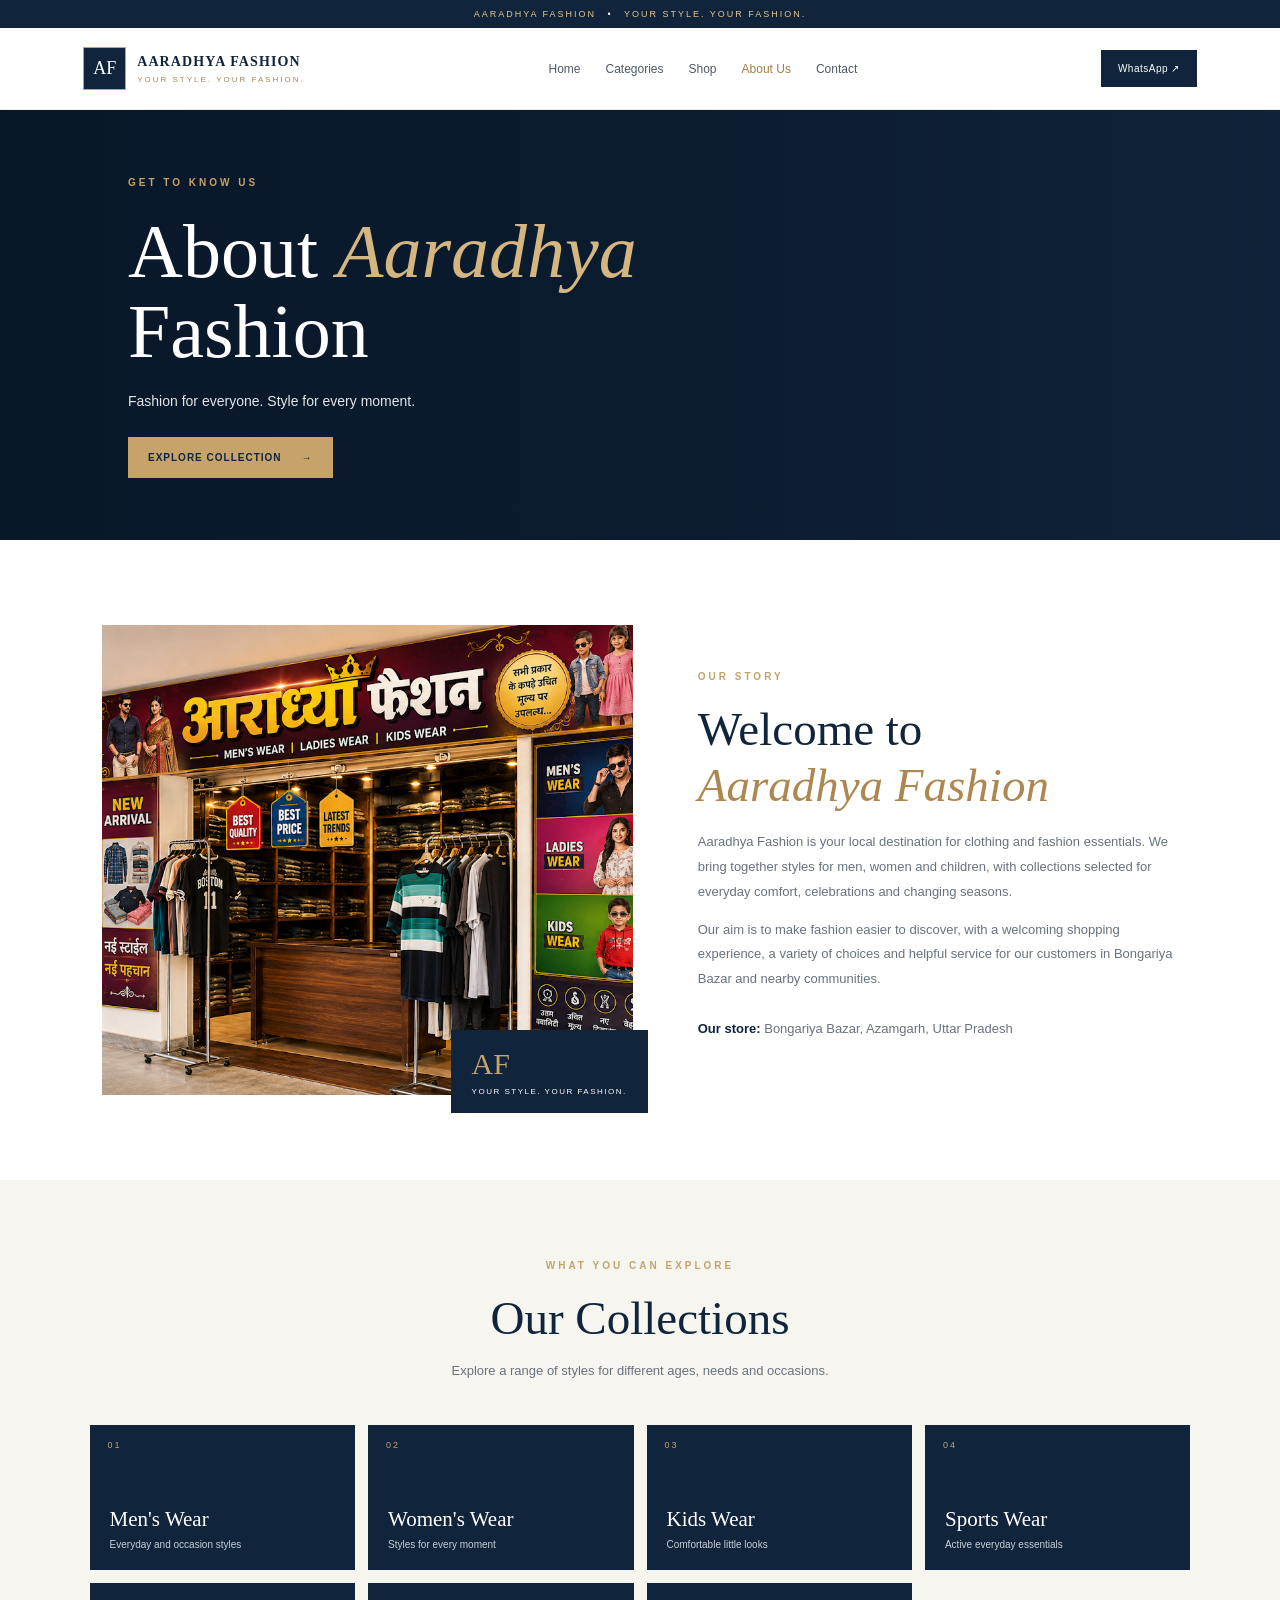
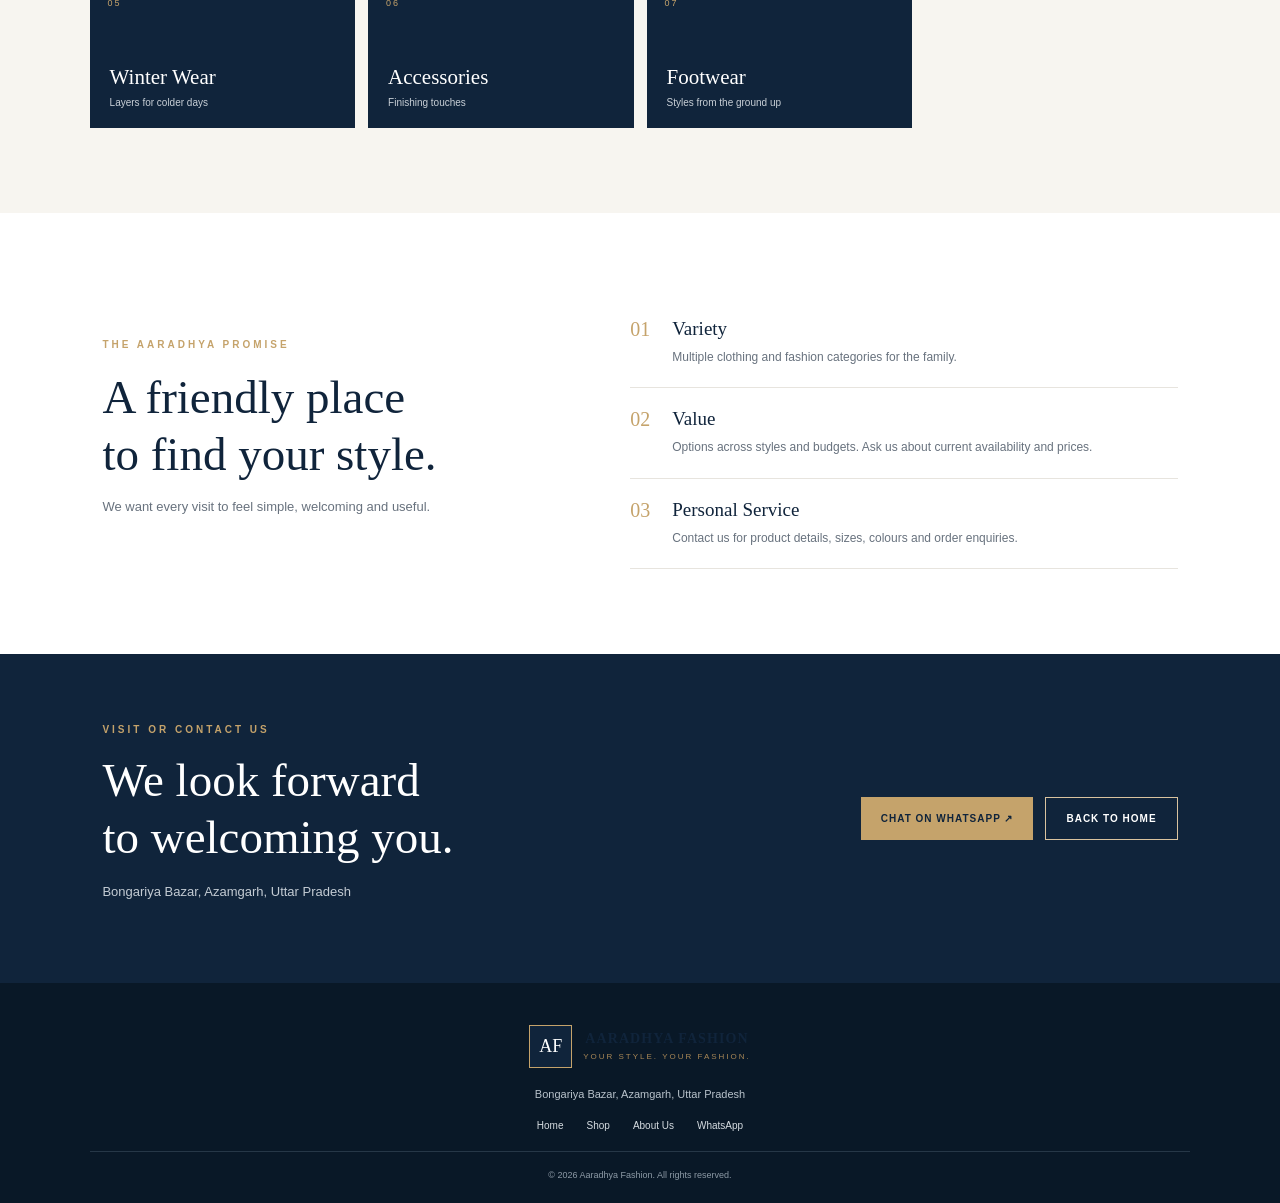
==== about.html @ e8667fbb "Add files via upload" ====
<!DOCTYPE html>
<html lang="en">
<head>
  <meta charset="UTF-8">
  <meta name="viewport" content="width=device-width, initial-scale=1">
  <meta name="theme-color" content="#10243b">
  <meta name="description" content="Learn about Aaradhya Fashion in Bongariya Bazar, Azamgarh. Explore fashion for men, women, kids and more.">
  <title>About Us | Aaradhya Fashion</title>
  <link rel="stylesheet" href="about.css">
</head>
<body>
  <div class="topline">AARADHYA FASHION <span>•</span> YOUR STYLE. YOUR FASHION.</div>

  <header class="header">
    <a class="brand" href="index.html" aria-label="Aaradhya Fashion home">
      <span class="brand-logo">AF</span>
      <span class="brand-name">AARADHYA FASHION<small>YOUR STYLE. YOUR FASHION.</small></span>
    </a>
    <button class="menu-toggle" id="menuToggle" aria-label="Open navigation">☰</button>
    <nav class="nav" id="mainNav">
      <a href="index.html">Home</a>
      <a href="index.html#categories">Categories</a>
      <a href="index.html#shop">Shop</a>
      <a class="active" href="about.html">About Us</a>
      <a href="index.html#contact">Contact</a>
    </nav>
    <a class="whatsapp-link" href="https://wa.me/918931911428" target="_blank" rel="noopener">WhatsApp ↗</a>
  </header>

  <main>
    <section class="hero">
      <div class="hero-overlay"></div>
      <div class="hero-copy">
        <span class="eyebrow">GET TO KNOW US</span>
        <h1>About <em>Aaradhya</em><br>Fashion</h1>
        <p>Fashion for everyone. Style for every moment.</p>
        <a class="gold-button" href="index.html#shop">EXPLORE COLLECTION <span>→</span></a>
      </div>
    </section>

    <section class="story section">
      <div class="story-photo">
        <img src="assets/images/aaradhya-storefront.png" alt="Aaradhya Fashion storefront" onerror="this.onerror=null;this.src='https://images.unsplash.com/photo-1441986300917-64674bd600d8?auto=format&fit=crop&w=1200&q=85';">
        <div class="photo-caption"><strong>AF</strong><span>YOUR STYLE. YOUR FASHION.</span></div>
      </div>
      <div class="story-copy">
        <span class="eyebrow">OUR STORY</span>
        <h2>Welcome to<br><em>Aaradhya Fashion</em></h2>
        <p>Aaradhya Fashion is your local destination for clothing and fashion essentials. We bring together styles for men, women and children, with collections selected for everyday comfort, celebrations and changing seasons.</p>
        <p>Our aim is to make fashion easier to discover, with a welcoming shopping experience, a variety of choices and helpful service for our customers in Bongariya Bazar and nearby communities.</p>
        <p class="location-line"><strong>Our store:</strong> Bongariya Bazar, Azamgarh, Uttar Pradesh</p>
      </div>
    </section>

    <section class="collections">
      <div class="section section-heading">
        <span class="eyebrow">WHAT YOU CAN EXPLORE</span>
        <h2>Our Collections</h2>
        <p>Explore a range of styles for different ages, needs and occasions.</p>
      </div>
      <div class="collection-grid">
        <a href="index.html#shop" class="collection-item"><span>01</span><strong>Men's Wear</strong><small>Everyday and occasion styles</small></a>
        <a href="index.html#shop" class="collection-item"><span>02</span><strong>Women's Wear</strong><small>Styles for every moment</small></a>
        <a href="index.html#shop" class="collection-item"><span>03</span><strong>Kids Wear</strong><small>Comfortable little looks</small></a>
        <a href="index.html#shop" class="collection-item"><span>04</span><strong>Sports Wear</strong><small>Active everyday essentials</small></a>
        <a href="index.html#shop" class="collection-item"><span>05</span><strong>Winter Wear</strong><small>Layers for colder days</small></a>
        <a href="index.html#shop" class="collection-item"><span>06</span><strong>Accessories</strong><small>Finishing touches</small></a>
        <a href="index.html#shop" class="collection-item"><span>07</span><strong>Footwear</strong><small>Styles from the ground up</small></a>
      </div>
    </section>

    <section class="values section">
      <div class="values-intro">
        <span class="eyebrow">THE AARADHYA PROMISE</span>
        <h2>A friendly place<br>to find your style.</h2>
        <p>We want every visit to feel simple, welcoming and useful.</p>
      </div>
      <div class="value-list">
        <article><span>01</span><div><h3>Variety</h3><p>Multiple clothing and fashion categories for the family.</p></div></article>
        <article><span>02</span><div><h3>Value</h3><p>Options across styles and budgets. Ask us about current availability and prices.</p></div></article>
        <article><span>03</span><div><h3>Personal Service</h3><p>Contact us for product details, sizes, colours and order enquiries.</p></div></article>
      </div>
    </section>

    <section class="visit">
      <div>
        <span class="eyebrow">VISIT OR CONTACT US</span>
        <h2>We look forward<br>to welcoming you.</h2>
        <p>Bongariya Bazar, Azamgarh, Uttar Pradesh</p>
      </div>
      <div class="visit-actions">
        <a class="gold-button" href="https://wa.me/918931911428" target="_blank" rel="noopener">CHAT ON WHATSAPP ↗</a>
        <a class="outline-button" href="index.html">BACK TO HOME</a>
      </div>
    </section>
  </main>

  <footer class="footer">
    <a class="brand footer-brand" href="index.html"><span class="brand-logo">AF</span><span class="brand-name">AARADHYA FASHION<small>YOUR STYLE. YOUR FASHION.</small></span></a>
    <p>Bongariya Bazar, Azamgarh, Uttar Pradesh</p>
    <div class="footer-links"><a href="index.html">Home</a><a href="index.html#shop">Shop</a><a href="about.html">About Us</a><a href="https://wa.me/918931911428" target="_blank" rel="noopener">WhatsApp</a></div>
    <small>© <span id="year"></span> Aaradhya Fashion. All rights reserved.</small>
  </footer>

  <script>
    document.getElementById("year").textContent = new Date().getFullYear();
    document.getElementById("menuToggle").addEventListener("click", function () {
      document.getElementById("mainNav").classList.toggle("open");
    });
  </script>
</body>
</html>
---- about.css ----
:root{--navy:#10243b;--navy2:#193956;--gold:#c5a36b;--cream:#f7f5f0;--ink:#182333;--muted:#68727e;--line:#e7e4de}
*{box-sizing:border-box}html{scroll-behavior:smooth}body{margin:0;color:var(--ink);font-family:Arial,Helvetica,sans-serif}a{color:inherit;text-decoration:none}
.topline{background:var(--navy);color:#e5c58e;text-align:center;padding:9px;font-size:9px;letter-spacing:2px}.topline span{padding:0 7px;color:#fff}
.header{height:82px;padding:0 6.5%;display:flex;align-items:center;justify-content:space-between;background:#fff;border-bottom:1px solid #efede8;position:sticky;top:0;z-index:10}
.brand{display:flex;align-items:center;gap:11px}.brand-logo{width:43px;height:43px;display:grid;place-items:center;background:var(--navy);color:#fff;border:1px solid var(--gold);font:18px Georgia,serif}.brand-name{font: bold 14px Georgia,serif;letter-spacing:1.1px;color:var(--navy)}.brand-name small{display:block;font:8px Arial,sans-serif;letter-spacing:2px;color:#a88756;margin-top:5px}
.nav{display:flex;align-items:center;gap:25px}.nav a{font-size:12px;color:#4e5965}.nav a:hover,.nav a.active{color:#a17d45}.whatsapp-link{background:var(--navy);color:#fff;padding:13px 17px;font-size:10px;letter-spacing:.5px}.menu-toggle{display:none;background:none;border:0;color:var(--navy);font-size:24px}
.hero{min-height:430px;position:relative;display:flex;align-items:center;padding:60px 10%;background:var(--navy) url('https://images.unsplash.com/photo-1483985988355-763728e1935b?auto=format&fit=crop&w=2000&q=85') center 40%/cover}.hero-overlay{position:absolute;inset:0;background:linear-gradient(90deg,rgba(8,22,39,.92),rgba(8,22,39,.55) 55%,rgba(8,22,39,.12))}.hero-copy{position:relative;color:#fff;max-width:600px}.eyebrow{font-size:10px;letter-spacing:3px;color:var(--gold);font-weight:bold}.hero h1{font:normal clamp(48px,6vw,76px)/1.05 Georgia,serif;margin:22px 0}.hero h1 em,.story-copy h2 em{color:#d5b681;font-weight:normal}.hero-copy p{font-size:14px;color:#e2e5e9;margin-bottom:28px}
.gold-button,.outline-button{display:inline-flex;align-items:center;justify-content:center;gap:20px;padding:15px 20px;font-size:10px;letter-spacing:1px;font-weight:bold}.gold-button{background:var(--gold);color:var(--navy)}.outline-button{border:1px solid #d9c39f;color:#fff}
.section{padding:85px 8%}.story{display:grid;grid-template-columns:1.05fr .95fr;gap:65px;align-items:center;background:#fff}.story-photo{position:relative}.story-photo img{width:100%;height:470px;object-fit:cover;display:block;background:#eee}.photo-caption{position:absolute;right:-15px;bottom:-18px;background:var(--navy);color:#fff;padding:17px 21px;display:grid;gap:6px}.photo-caption strong{font:30px Georgia,serif;color:var(--gold)}.photo-caption span{font-size:8px;letter-spacing:1.5px}.story-copy h2,.section-heading h2,.values h2,.visit h2{font:normal clamp(32px,4vw,47px)/1.2 Georgia,serif;color:var(--navy);margin:17px 0}.story-copy h2 em{color:#ad8750}.story-copy p,.section-heading p,.values-intro p,.visit p{font-size:13px;line-height:1.9;color:var(--muted)}.location-line{margin-top:25px}.location-line strong{color:var(--navy)}
.collections{background:var(--cream);padding:75px 7% 85px}.section-heading{text-align:center;padding:0 0 28px}.section-heading h2{margin-bottom:10px}.collection-grid{max-width:1250px;margin:auto;display:grid;grid-template-columns:repeat(4,1fr);gap:13px}.collection-item{min-height:145px;padding:20px;background:var(--navy);color:#fff;display:flex;flex-direction:column;justify-content:flex-end;position:relative;transition:transform .2s,background .2s}.collection-item:hover{transform:translateY(-4px);background:var(--navy2)}.collection-item span{position:absolute;top:15px;left:18px;color:var(--gold);font-size:9px;letter-spacing:2px}.collection-item strong{font:normal 21px Georgia,serif}.collection-item small{font-size:10px;color:#c9d0d7;margin-top:7px}
.values{display:grid;grid-template-columns:.9fr 1.1fr;gap:80px;align-items:center}.values h2{margin-bottom:12px}.value-list article{display:flex;gap:22px;padding:20px 0;border-bottom:1px solid var(--line)}.value-list article>span{font:20px Georgia,serif;color:var(--gold)}.value-list h3{font:normal 19px Georgia,serif;color:var(--navy);margin:0 0 7px}.value-list p{font-size:12px;color:var(--muted);line-height:1.7;margin:0}
.visit{background:var(--navy);color:#fff;padding:65px 8%;display:flex;align-items:center;justify-content:space-between;gap:35px}.visit h2{color:#fff;margin:15px 0}.visit p{color:#c4ccd4}.visit-actions{display:flex;gap:12px;flex-wrap:wrap}
.footer{background:#091827;color:#fff;text-align:center;padding:42px 7% 23px}.footer-brand{justify-content:center}.footer p{font-size:11px;color:#b9c3cc;margin:20px 0}.footer-links{display:flex;justify-content:center;gap:23px;margin:20px}.footer-links a{font-size:10px;color:#d7dde2}.footer>small{display:block;border-top:1px solid #263747;padding-top:18px;color:#8d9aa6;font-size:9px}
@media(max-width:900px){.nav{gap:14px}.collection-grid{grid-template-columns:repeat(3,1fr)}.story{gap:38px}.values{gap:40px}}
@media(max-width:700px){.header{height:70px;padding:0 5%}.menu-toggle{display:block;margin-left:auto;margin-right:12px}.nav{display:none;position:absolute;top:70px;left:0;right:0;background:#fff;padding:20px 6%;flex-direction:column;align-items:flex-start;gap:18px;box-shadow:0 12px 18px #0001}.nav.open{display:flex}.whatsapp-link{padding:11px;font-size:9px}.brand-logo{width:36px;height:36px}.brand-name{font-size:11px}.brand-name small{font-size:7px}.hero{min-height:390px;padding:55px 7%;background-position:58% center}.hero h1{font-size:53px}.section{padding:55px 6%}.story{grid-template-columns:1fr;gap:38px}.story-photo img{height:330px}.photo-caption{right:0}.story-copy h2,.section-heading h2,.values h2,.visit h2{font-size:34px}.collections{padding:55px 6%}.collection-grid{grid-template-columns:repeat(2,1fr);gap:10px}.collection-item{min-height:130px;padding:15px}.collection-item strong{font-size:18px}.values{grid-template-columns:1fr;gap:20px}.visit{padding:50px 6%;display:block}.visit-actions{margin-top:25px}.footer-links{gap:14px;flex-wrap:wrap}}
@media(max-width:380px){.whatsapp-link{padding:10px 8px}.collection-grid{grid-template-columns:1fr 1fr}.collection-item strong{font-size:16px}}
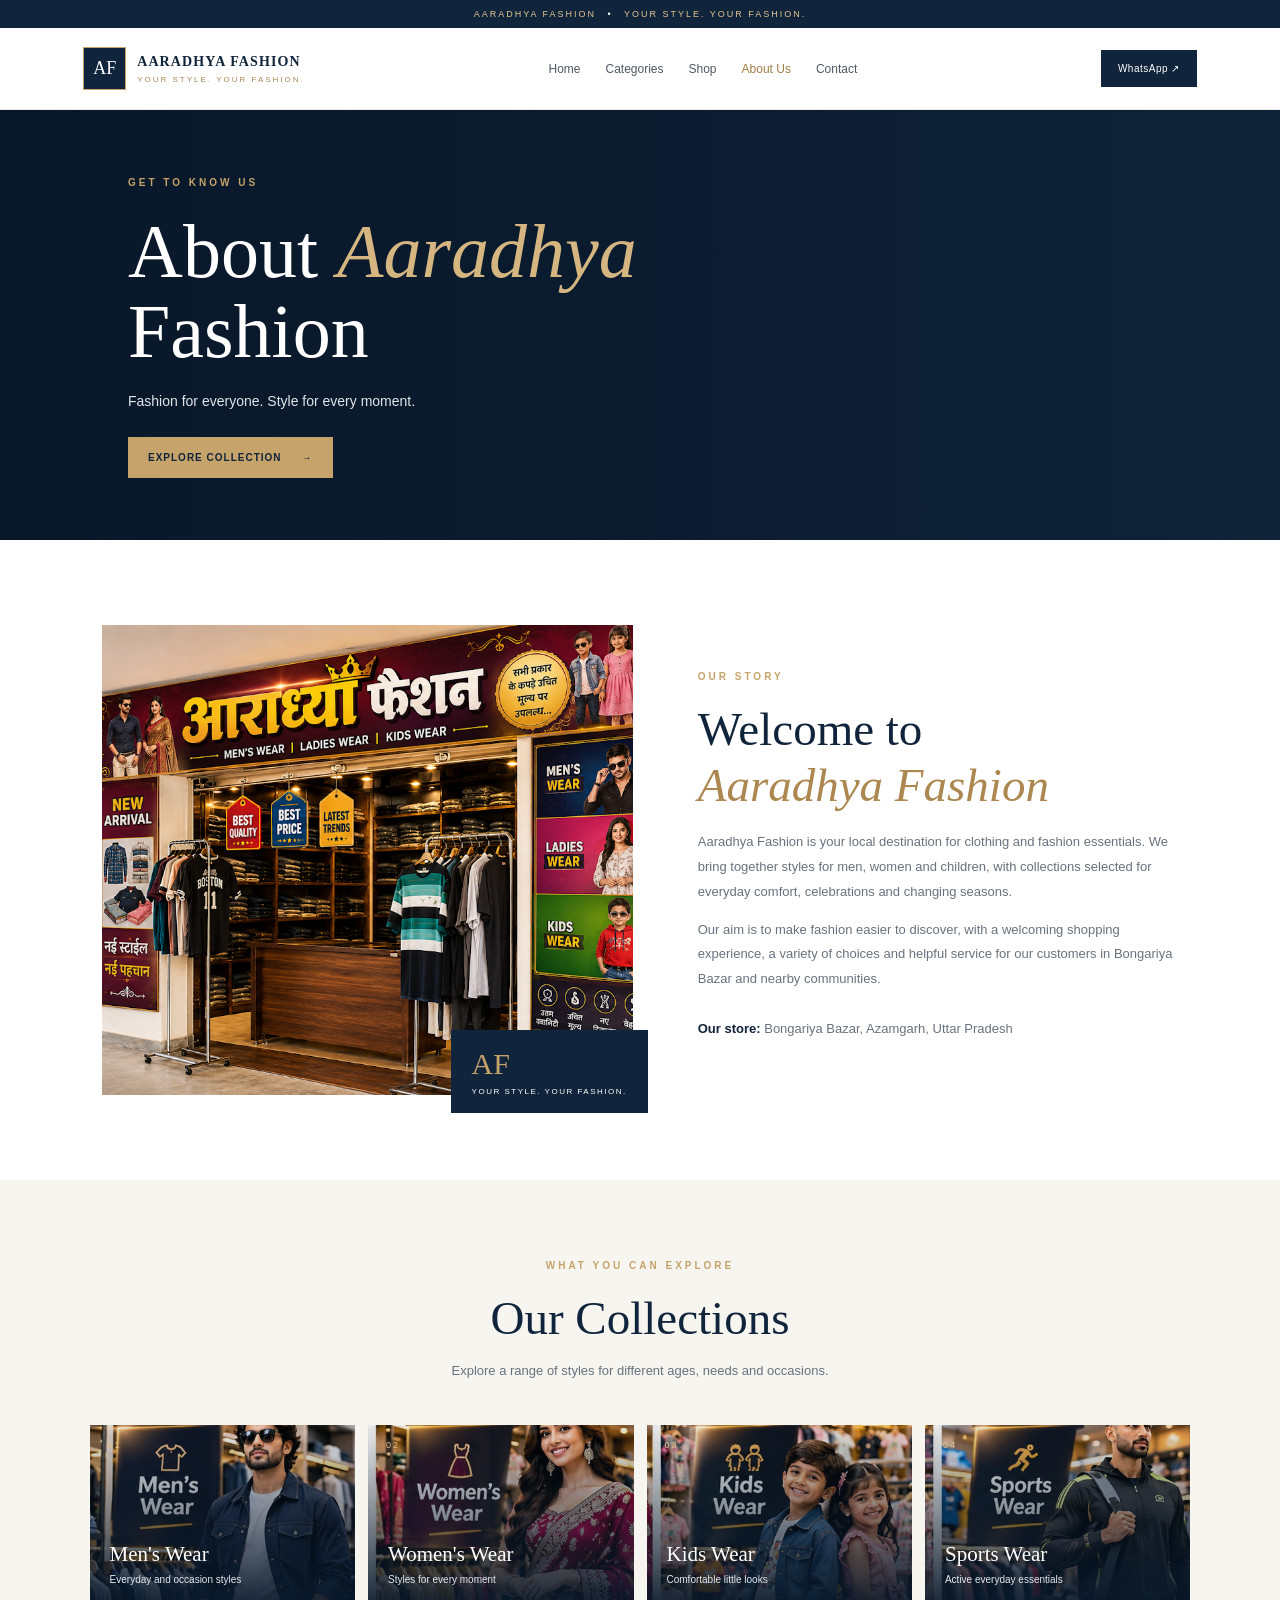
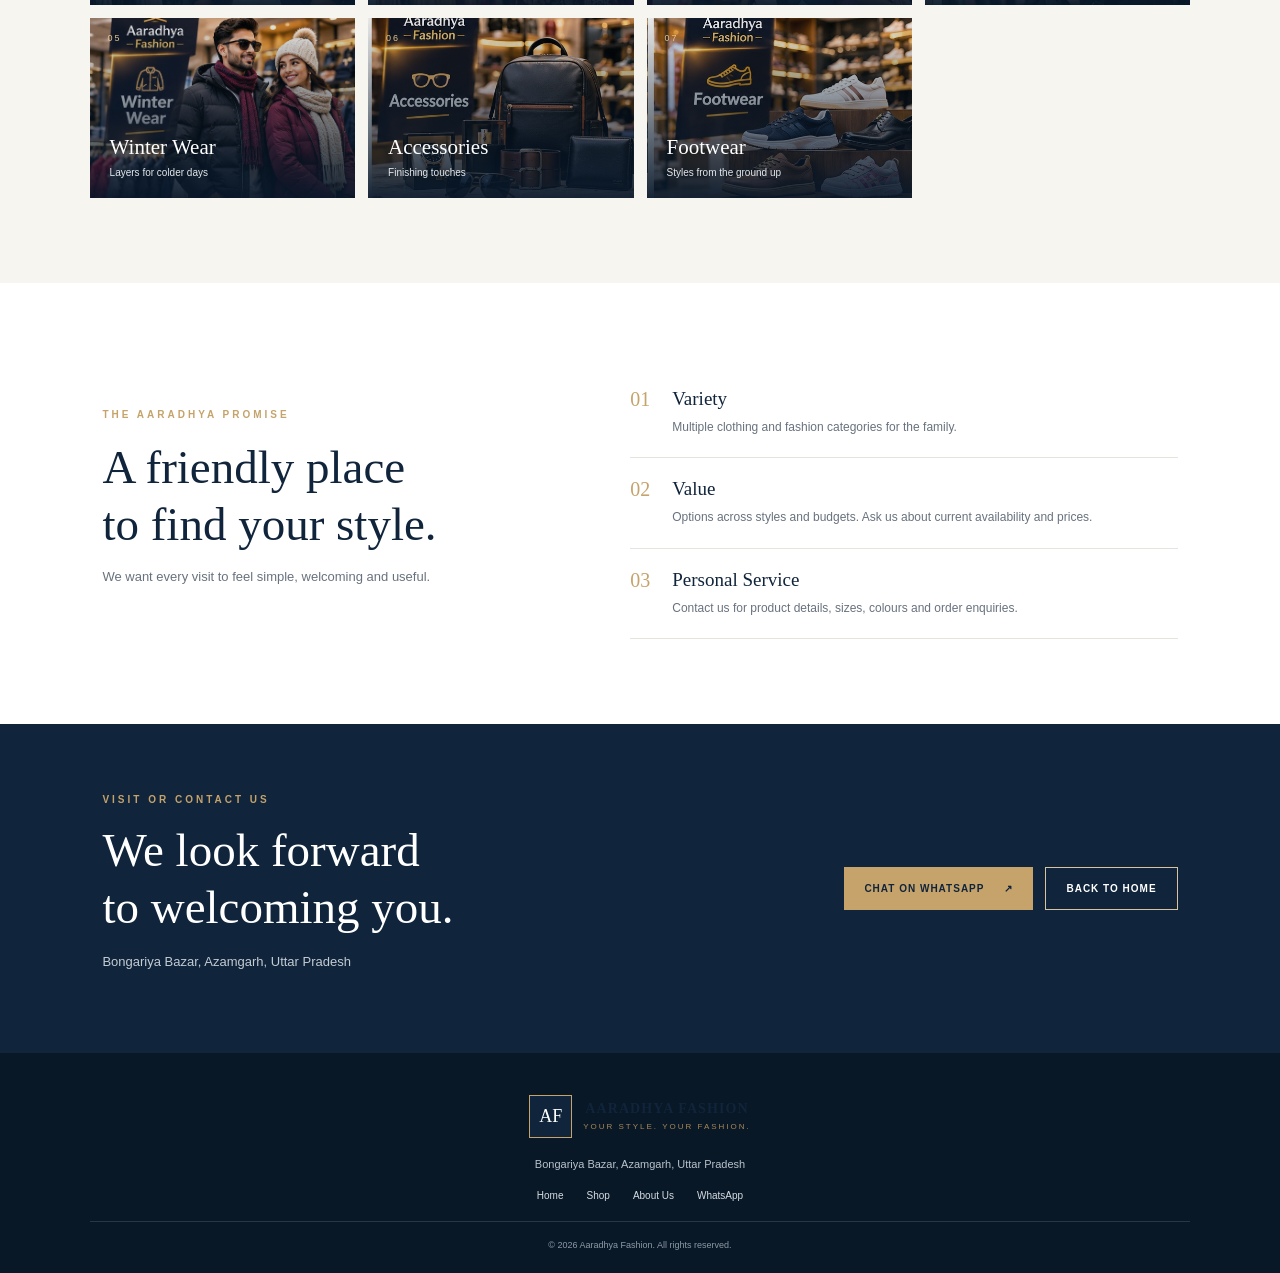
==== commit 73218f69: "Update about.html" ====
--- a/about.html
+++ b/about.html
@@ -9,22 +9,22 @@
   <link rel="stylesheet" href="about.css">
 </head>
 <body>
-  <div class="topline">AARADHYA FASHION <span>•</span> YOUR STYLE. YOUR FASHION.</div>
+  <div class="topline">AARADHYA FASHION <span aria-hidden="true">•</span> YOUR STYLE. YOUR FASHION.</div>
 
   <header class="header">
     <a class="brand" href="index.html" aria-label="Aaradhya Fashion home">
-      <span class="brand-logo">AF</span>
+      <span class="brand-logo" aria-hidden="true">AF</span>
       <span class="brand-name">AARADHYA FASHION<small>YOUR STYLE. YOUR FASHION.</small></span>
     </a>
-    <button class="menu-toggle" id="menuToggle" aria-label="Open navigation">☰</button>
+    <button class="menu-toggle" id="menuToggle" aria-label="Open navigation" aria-expanded="false" aria-controls="mainNav">☰</button>
     <nav class="nav" id="mainNav">
       <a href="index.html">Home</a>
       <a href="index.html#categories">Categories</a>
       <a href="index.html#shop">Shop</a>
-      <a class="active" href="about.html">About Us</a>
+      <a class="active" href="about.html" aria-current="page">About Us</a>
       <a href="index.html#contact">Contact</a>
     </nav>
-    <a class="whatsapp-link" href="https://wa.me/918931911428" target="_blank" rel="noopener">WhatsApp ↗</a>
+    <a class="whatsapp-link" href="https://wa.me/918931911428" target="_blank" rel="noopener">WhatsApp <span aria-hidden="true">↗</span></a>
   </header>
 
   <main>
@@ -34,13 +34,14 @@
         <span class="eyebrow">GET TO KNOW US</span>
         <h1>About <em>Aaradhya</em><br>Fashion</h1>
         <p>Fashion for everyone. Style for every moment.</p>
-        <a class="gold-button" href="index.html#shop">EXPLORE COLLECTION <span>→</span></a>
+        <a class="gold-button" href="index.html#shop">EXPLORE COLLECTION <span aria-hidden="true">→</span></a>
       </div>
     </section>
 
     <section class="story section">
       <div class="story-photo">
-        <img src="assets/images/aaradhya-storefront.png" alt="Aaradhya Fashion storefront" onerror="this.onerror=null;this.src='https://images.unsplash.com/photo-1441986300917-64674bd600d8?auto=format&fit=crop&w=1200&q=85';">
+        <img src="assets/images/aaradhya-storefront.png" alt="Aaradhya Fashion storefront"
+             onerror="this.onerror=null;this.src='https://images.unsplash.com/photo-1441986300917-64674bd600d8?auto=format&fit=crop&w=1200&q=85';">
         <div class="photo-caption"><strong>AF</strong><span>YOUR STYLE. YOUR FASHION.</span></div>
       </div>
       <div class="story-copy">
@@ -59,13 +60,13 @@
         <p>Explore a range of styles for different ages, needs and occasions.</p>
       </div>
       <div class="collection-grid">
-        <a href="index.html#shop" class="collection-item"><span>01</span><strong>Men's Wear</strong><small>Everyday and occasion styles</small></a>
-        <a href="index.html#shop" class="collection-item"><span>02</span><strong>Women's Wear</strong><small>Styles for every moment</small></a>
-        <a href="index.html#shop" class="collection-item"><span>03</span><strong>Kids Wear</strong><small>Comfortable little looks</small></a>
-        <a href="index.html#shop" class="collection-item"><span>04</span><strong>Sports Wear</strong><small>Active everyday essentials</small></a>
-        <a href="index.html#shop" class="collection-item"><span>05</span><strong>Winter Wear</strong><small>Layers for colder days</small></a>
-        <a href="index.html#shop" class="collection-item"><span>06</span><strong>Accessories</strong><small>Finishing touches</small></a>
-        <a href="index.html#shop" class="collection-item"><span>07</span><strong>Footwear</strong><small>Styles from the ground up</small></a>
+        <a href="index.html#shop" class="collection-item"><span aria-hidden="true">01</span><strong>Men's Wear</strong><small>Everyday and occasion styles</small></a>
+        <a href="index.html#shop" class="collection-item"><span aria-hidden="true">02</span><strong>Women's Wear</strong><small>Styles for every moment</small></a>
+        <a href="index.html#shop" class="collection-item"><span aria-hidden="true">03</span><strong>Kids Wear</strong><small>Comfortable little looks</small></a>
+        <a href="index.html#shop" class="collection-item"><span aria-hidden="true">04</span><strong>Sports Wear</strong><small>Active everyday essentials</small></a>
+        <a href="index.html#shop" class="collection-item"><span aria-hidden="true">05</span><strong>Winter Wear</strong><small>Layers for colder days</small></a>
+        <a href="index.html#shop" class="collection-item"><span aria-hidden="true">06</span><strong>Accessories</strong><small>Finishing touches</small></a>
+        <a href="index.html#shop" class="collection-item"><span aria-hidden="true">07</span><strong>Footwear</strong><small>Styles from the ground up</small></a>
       </div>
     </section>
 
@@ -76,9 +77,9 @@
         <p>We want every visit to feel simple, welcoming and useful.</p>
       </div>
       <div class="value-list">
-        <article><span>01</span><div><h3>Variety</h3><p>Multiple clothing and fashion categories for the family.</p></div></article>
-        <article><span>02</span><div><h3>Value</h3><p>Options across styles and budgets. Ask us about current availability and prices.</p></div></article>
-        <article><span>03</span><div><h3>Personal Service</h3><p>Contact us for product details, sizes, colours and order enquiries.</p></div></article>
+        <article><span aria-hidden="true">01</span><div><h3>Variety</h3><p>Multiple clothing and fashion categories for the family.</p></div></article>
+        <article><span aria-hidden="true">02</span><div><h3>Value</h3><p>Options across styles and budgets. Ask us about current availability and prices.</p></div></article>
+        <article><span aria-hidden="true">03</span><div><h3>Personal Service</h3><p>Contact us for product details, sizes, colours and order enquiries.</p></div></article>
       </div>
     </section>
 
@@ -89,14 +90,14 @@
         <p>Bongariya Bazar, Azamgarh, Uttar Pradesh</p>
       </div>
       <div class="visit-actions">
-        <a class="gold-button" href="https://wa.me/918931911428" target="_blank" rel="noopener">CHAT ON WHATSAPP ↗</a>
+        <a class="gold-button" href="https://wa.me/918931911428" target="_blank" rel="noopener">CHAT ON WHATSAPP <span aria-hidden="true">↗</span></a>
         <a class="outline-button" href="index.html">BACK TO HOME</a>
       </div>
     </section>
   </main>
 
   <footer class="footer">
-    <a class="brand footer-brand" href="index.html"><span class="brand-logo">AF</span><span class="brand-name">AARADHYA FASHION<small>YOUR STYLE. YOUR FASHION.</small></span></a>
+    <a class="brand footer-brand" href="index.html"><span class="brand-logo" aria-hidden="true">AF</span><span class="brand-name">AARADHYA FASHION<small>YOUR STYLE. YOUR FASHION.</small></span></a>
     <p>Bongariya Bazar, Azamgarh, Uttar Pradesh</p>
     <div class="footer-links"><a href="index.html">Home</a><a href="index.html#shop">Shop</a><a href="about.html">About Us</a><a href="https://wa.me/918931911428" target="_blank" rel="noopener">WhatsApp</a></div>
     <small>© <span id="year"></span> Aaradhya Fashion. All rights reserved.</small>
@@ -104,8 +105,11 @@
 
   <script>
     document.getElementById("year").textContent = new Date().getFullYear();
-    document.getElementById("menuToggle").addEventListener("click", function () {
-      document.getElementById("mainNav").classList.toggle("open");
+    const menuToggle = document.getElementById("menuToggle");
+    const mainNav = document.getElementById("mainNav");
+    menuToggle.addEventListener("click", function () {
+      const isOpen = mainNav.classList.toggle("open");
+      menuToggle.setAttribute("aria-expanded", String(isOpen));
     });
   </script>
 </body>
--- a/about.css
+++ b/about.css
@@ -14,3 +14,131 @@
 @media(max-width:900px){.nav{gap:14px}.collection-grid{grid-template-columns:repeat(3,1fr)}.story{gap:38px}.values{gap:40px}}
 @media(max-width:700px){.header{height:70px;padding:0 5%}.menu-toggle{display:block;margin-left:auto;margin-right:12px}.nav{display:none;position:absolute;top:70px;left:0;right:0;background:#fff;padding:20px 6%;flex-direction:column;align-items:flex-start;gap:18px;box-shadow:0 12px 18px #0001}.nav.open{display:flex}.whatsapp-link{padding:11px;font-size:9px}.brand-logo{width:36px;height:36px}.brand-name{font-size:11px}.brand-name small{font-size:7px}.hero{min-height:390px;padding:55px 7%;background-position:58% center}.hero h1{font-size:53px}.section{padding:55px 6%}.story{grid-template-columns:1fr;gap:38px}.story-photo img{height:330px}.photo-caption{right:0}.story-copy h2,.section-heading h2,.values h2,.visit h2{font-size:34px}.collections{padding:55px 6%}.collection-grid{grid-template-columns:repeat(2,1fr);gap:10px}.collection-item{min-height:130px;padding:15px}.collection-item strong{font-size:18px}.values{grid-template-columns:1fr;gap:20px}.visit{padding:50px 6%;display:block}.visit-actions{margin-top:25px}.footer-links{gap:14px;flex-wrap:wrap}}
 @media(max-width:380px){.whatsapp-link{padding:10px 8px}.collection-grid{grid-template-columns:1fr 1fr}.collection-item strong{font-size:16px}}
+
+
+/* AARADHYA FASHION - ABOUT COLLECTION IMAGES */
+.collection-item {
+  position: relative;
+  isolation: isolate;
+  overflow: hidden;
+  min-height: 180px;
+  padding: 20px;
+  display: flex;
+  flex-direction: column;
+  justify-content: flex-end;
+  color: #fff;
+  background-color: var(--navy);
+  background-size: cover;
+  background-position: center;
+  background-repeat: no-repeat;
+  transition: transform .25s ease, filter .25s ease;
+}
+
+.collection-item::before {
+  content: "";
+  position: absolute;
+  inset: 0;
+  z-index: -1;
+  background: linear-gradient(
+    0deg,
+    rgba(8, 24, 42, .94) 0%,
+    rgba(8, 24, 42, .45) 55%,
+    rgba(8, 24, 42, .08) 100%
+  );
+}
+
+.collection-item:hover {
+  transform: translateY(-4px);
+  filter: brightness(1.06);
+}
+
+.collection-item > * {
+  position: relative;
+}
+
+.collection-item span {
+  position: absolute;
+  top: 15px;
+  left: 18px;
+  color: #e5c58e;
+  font-size: 9px;
+  letter-spacing: 2px;
+}
+
+.collection-item strong {
+  color: #fff;
+  font: normal 21px Georgia, serif;
+}
+
+.collection-item small {
+  color: #e3e8ed;
+  font-size: 10px;
+  margin-top: 7px;
+}
+
+/* Individual collection photographs */
+.collection-item:nth-child(1) {
+  background-image: url("assets/images/01-mens-wear.jpg");
+}
+
+.collection-item:nth-child(2) {
+  background-image: url("assets/images/02-womens-wear.jpg");
+}
+
+.collection-item:nth-child(3) {
+  background-image: url("assets/images/03-kids-wear.jpg");
+}
+
+.collection-item:nth-child(4) {
+  background-image: url("assets/images/04-sports-wear.jpg");
+}
+
+.collection-item:nth-child(5) {
+  background-image: url("assets/images/05-winter-wear.jpg");
+}
+
+.collection-item:nth-child(6) {
+  background-image: url("assets/images/06-accessories.jpg");
+}
+
+.collection-item:nth-child(7) {
+  background-image: url("assets/images/07-footwear.jpg");
+}
+
+/* Tablet */
+@media (max-width: 900px) {
+  .collection-grid {
+    grid-template-columns: repeat(3, minmax(0, 1fr));
+  }
+}
+
+/* Mobile */
+@media (max-width: 700px) {
+  .collection-grid {
+    grid-template-columns: repeat(2, minmax(0, 1fr));
+    gap: 10px;
+  }
+
+  .collection-item {
+    min-height: 150px;
+    padding: 15px;
+  }
+
+  .collection-item strong {
+    font-size: 18px;
+  }
+}
+
+@media (max-width: 380px) {
+  .collection-grid {
+    grid-template-columns: 1fr 1fr;
+  }
+
+  .collection-item {
+    min-height: 135px;
+  }
+
+  .collection-item strong {
+    font-size: 16px;
+  }
+}
